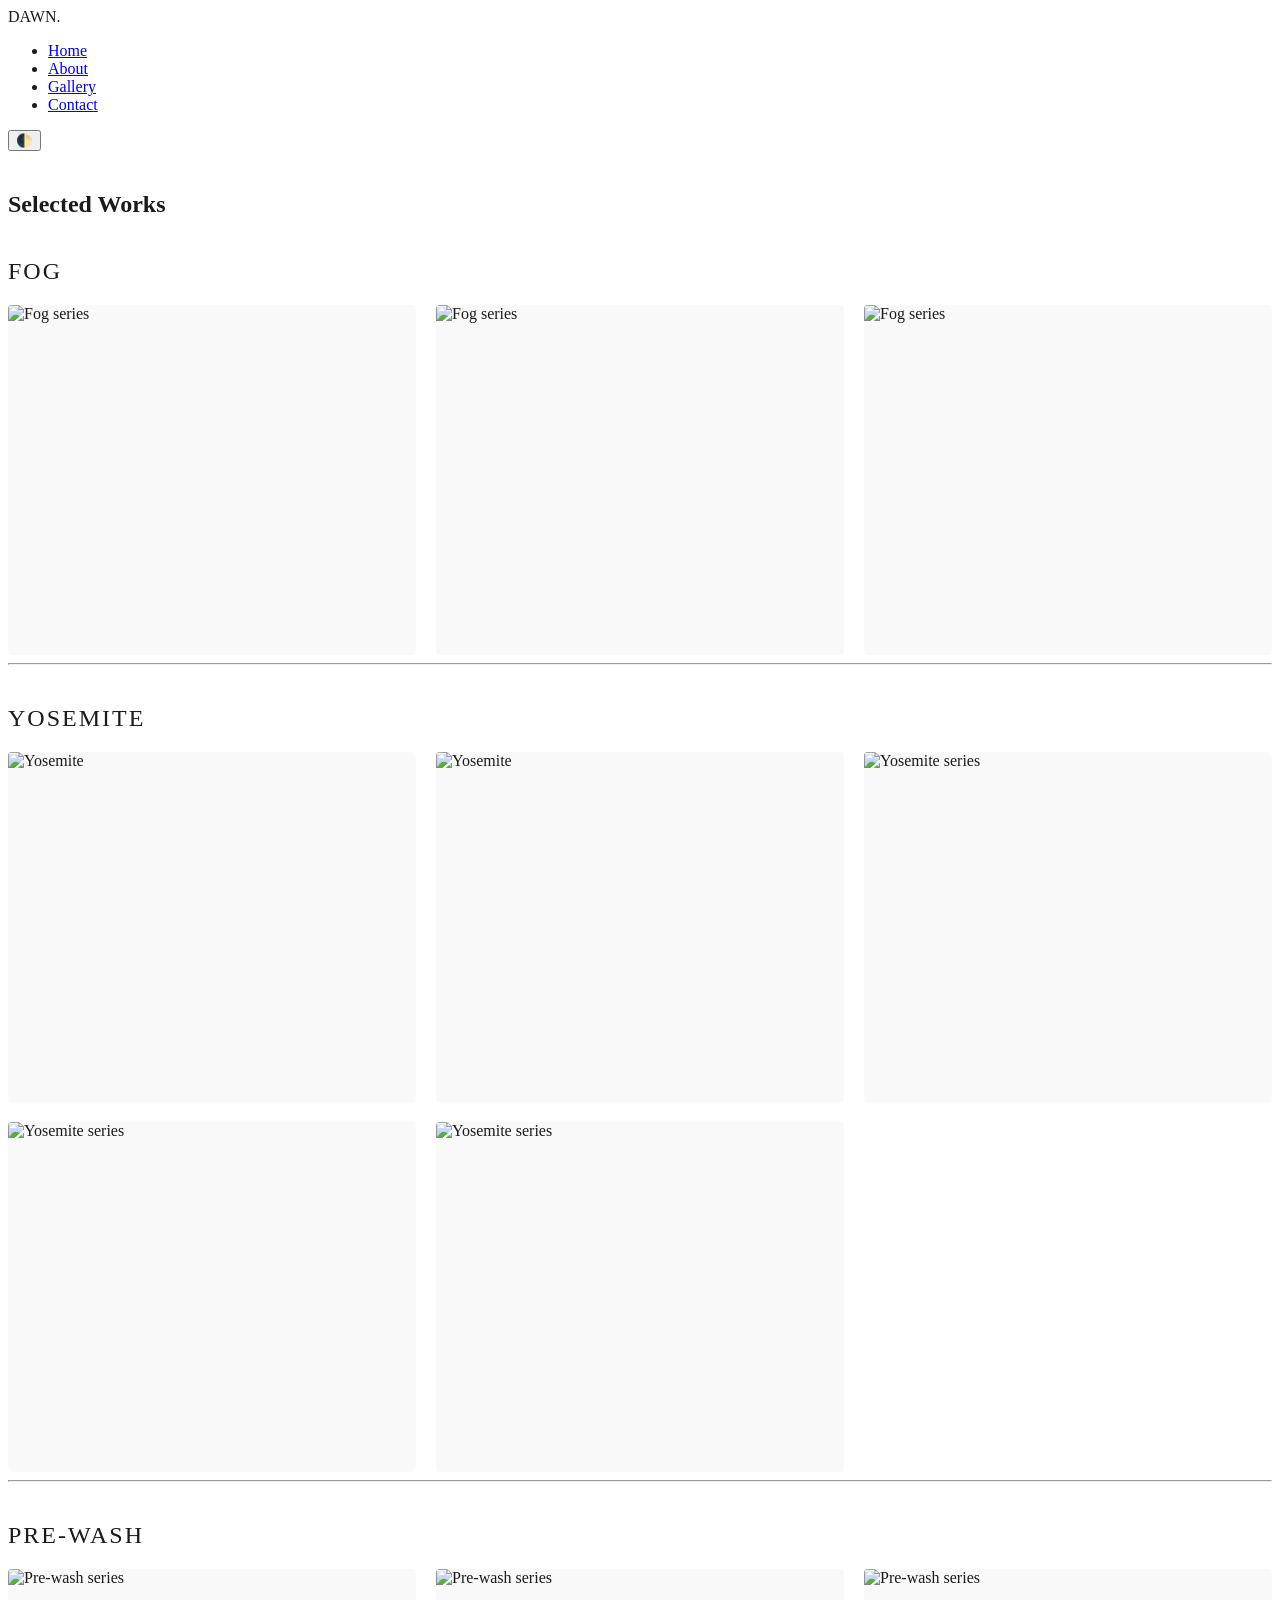
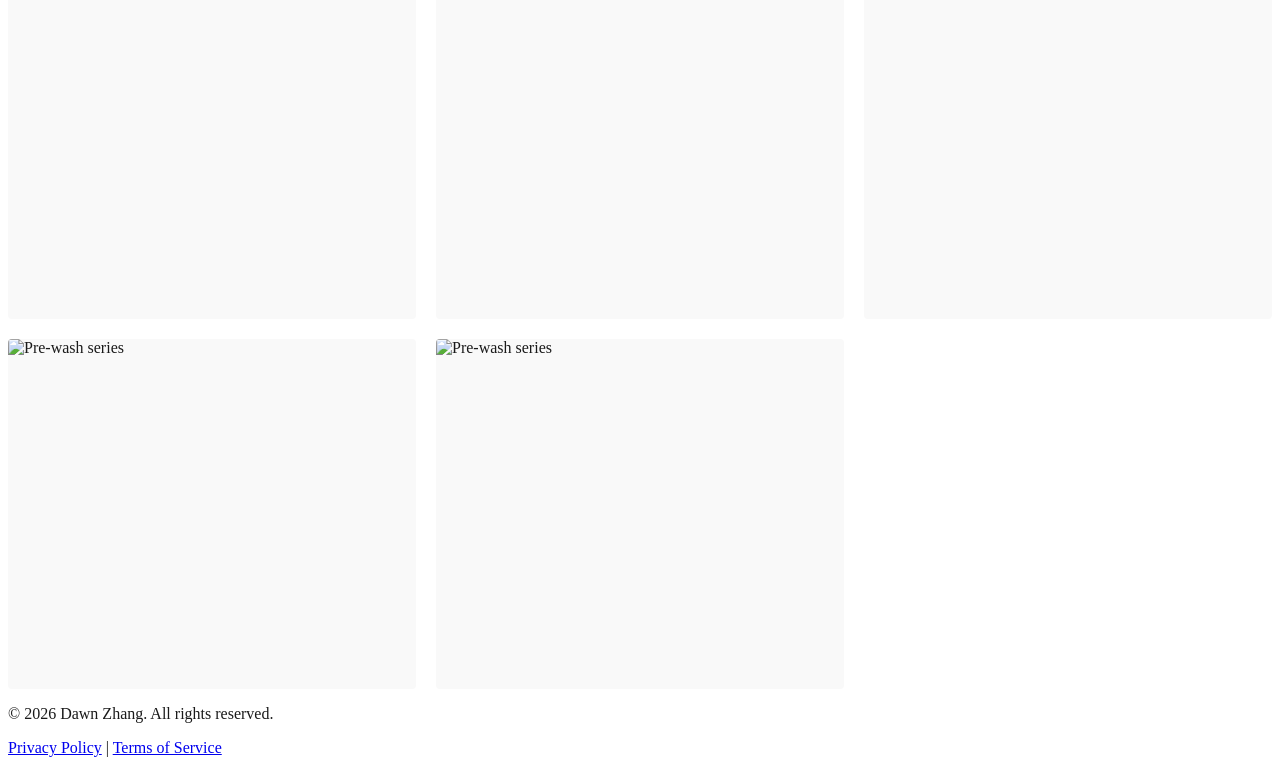
==== projects.html @ 8c1147f4 "Add files via upload" ====
<!DOCTYPE html>
<html lang="en">
<head>
    <meta charset="UTF-8">
    <meta name="viewport" content="width=device-width, initial-scale=1.0">
    <title>Gallery | Dawn Zhang</title>
    <script async src="https://www.googletagmanager.com/gtag/js?id=G-1BVMRGGPFY"></script>
    <script>
      window.dataLayer = window.dataLayer || [];
      function gtag(){dataLayer.push(arguments);}
      gtag('js', new Date());
      gtag('config', 'G-1BVMRGGPFY');
    </script>
    <link href="https://fonts.googleapis.com/css2?family=Inter:wght@300;400;700&display=swap" rel="stylesheet">
    <link rel="stylesheet" href="style.css">
    <style>
       
        .modal-wrapper {
            display: flex;
            flex-direction: column;
            align-items: center;
            justify-content: center;
            min-height: 100vh;
            padding: 20px;
        }

        #caption-container {
            text-align: center;
            color: white;
            margin-top: 20px;
            max-width: 80%;
        }

        #modal-title {
            font-size: 1.8rem;
            margin: 0 0 10px 0;
            font-weight: 700;
            letter-spacing: 1px;
        }

        #modal-desc {
            font-size: 1rem;
            font-weight: 300;
            opacity: 0.8;
            line-height: 1.5;
        }

       
        .modal-content {
            max-height: 70vh !important;
            width: auto;
        }
    </style>
</head>
<body>

    <header>
        <nav class="container">
            <div class="logo">DAWN.</div>
            <ul class="nav-links">
                <li><a href="index.html">Home</a></li>
                <li><a href="about.html">About</a></li>
                <li><a href="projects.html" class="active">Gallery</a></li>
                <li><a href="contact.html">Contact</a></li>
            </ul>
            <button id="theme-toggle">🌓</button>
        </nav>
    </header>

    <main class="container">
        <section class="gallery-header" style="margin: 40px 0;">
            <h1>Selected <span class="highlight">Works</span></h1>
        </section>

        <section class="project-section">
            <div class="project-meta">
                <h2>fog</h2>
            </div>
            <div class="photo-grid">
                <figure class="photo-item">
                    <img src="fog/image7.JPG" alt="Fog series" data-title="Did you see anything?" data-desc="A figure dissolving into the fog, where sea and sky become indistingguishable">
                </figure>
                <figure class="photo-item">
                    <img src="fog/image8.JPG" alt="Fog series" data-title="Fish day" data-desc="A figure suspended between light and structure, like a moment slipping into another reality">
                </figure>
                <figure class="photo-item">
                    <img src="fog/image9.JPG" alt="Fog series" data-title="How was your day?" data-desc="In the fog, the world softens and disappears-only fragments of color remain">
                </figure>
            </div>
        </section>

        <hr class="section-divider">

        <section class="project-section">
            <div class="project-meta">
                <h2>Yosemite</h2>
            </div>
            <div class="photo-grid">
                <figure class="photo-item">
                    <img src="Yosemite/image10.JPG" alt="Yosemite" data-title="What do you think about this?" data-desc="Lost in thought">
                </figure>
                <figure class="photo-item">
                    <img src="Yosemite/image11.JPG" alt="Yosemite" data-title="Wet&Dry" data-desc="On a dry, heated afternoon, the air turned damp everything near the waterfall was covered in moisture">
                </figure>
                <figure class="photo-item">
                    <img src="Yosemite/image12.JPG" alt="Yosemite series" data-title="Class" data-desc="In a quiet corner of campus, the stillness of the space is shaped by light and shadow">
                </figure>
                <figure class="photo-item">
                    <img src="Yosemite/image13.JPG" alt="Yosemite series" data-title="Long time ago" data-desc="Across time, this landscape has remained the same seen by countless eyes, yet never the same twice">
                </figure>
                <figure class="photo-item">
                    <img src="Yosemite/image14.JPG" alt="Yosemite series" data-title="Rafael" data-desc="My instructor">
                </figure>
            </div>
        </section>

        <hr class="section-divider">

        <section class="project-section">
            <div class="project-meta">
                <h2>Pre-wash</h2>
            </div>
            <div class="photo-grid">
                <figure class="photo-item">
                    <img src="Pre-wash/photo1.JPG" alt="Pre-wash series" data-title="King's Cross" data-desc="Figures drift though the space, dissolving into light and shadow">
                </figure>
                <figure class="photo-item">
                    <img src="Pre-wash/photo2.JPG" alt="Pre-wash series" data-title="Endless system" data-desc="Lines converge into the distance, turning a functional structure into a visual abstraction">
                </figure>
                <figure class="photo-item">
                    <img src="Pre-wash/photo3.JPG" alt="Pre-wash series" data-title="Constructed uniformity" data-desc="Uniformity exists only as an appearance, shaped by how we perceive it">
                </figure>
                <figure class="photo-item">
                    <img src="Pre-wash/photo4.JPG" alt="Pre-wash series" data-title="Layered Presence" data-desc="The body dissolves into shadow and reflection, where identity becomes layered and uncertain">
                </figure>
                <figure class="photo-item">
                    <img src="Pre-wash/photo5.JPG" alt="Pre-wash series" data-title="Alone in the Horizon" data-desc="At the edge of land and water, the figure stands between presence and disappearance">
                </figure>
            </div>
        </section>
    </main>

    <footer>
        <div class="container">
            <p>© <span id="year">2026</span> Dawn Zhang. All rights reserved.</p>
            <nav class="footer-nav">
                <a href="privacy.html">Privacy Policy</a> | <a href="terms.html">Terms of Service</a>
            </nav>
        </div>
    </footer>

    <div id="lightbox-modal" class="modal">
        <span class="close-btn">&times;</span>
        <div class="modal-wrapper">
            <img class="modal-content" id="enlarged-img">
            <div id="caption-container">
                <h2 id="modal-title"></h2>
                <p id="modal-desc"></p>
            </div>
        </div>
    </div>

    <script>
    document.addEventListener('DOMContentLoaded', function() {
     
        const themeBtn = document.getElementById('theme-toggle');
        const body = document.body;
        if (localStorage.getItem('theme') === 'dark') body.classList.add('dark-mode');
        if (themeBtn) {
            themeBtn.onclick = function() {
                body.classList.toggle('dark-mode');
                localStorage.setItem('theme', body.classList.contains('dark-mode') ? 'dark' : 'light');
            };
        }

     
        const yearSpan = document.getElementById('year');
        if (yearSpan) yearSpan.textContent = new Date().getFullYear();

      
        const modal = document.getElementById('lightbox-modal');
        const modalImg = document.getElementById('enlarged-img');
        const modalTitle = document.getElementById('modal-title');
        const modalDesc = document.getElementById('modal-desc');
        const closeBtn = document.querySelector('.close-btn');
        const galleryImages = document.querySelectorAll('.photo-item img');

        if (modal && modalImg && galleryImages.length > 0) {
            galleryImages.forEach(img => {
                img.style.cursor = 'pointer'; 
                img.onclick = function() {
                    modal.style.display = "block";
                    modalImg.src = this.src;
                    
                  
                    modalTitle.textContent = this.getAttribute('data-title') || "";
                    modalDesc.textContent = this.getAttribute('data-desc') || "";
                    
                    document.body.style.overflow = 'hidden'; 
                }
            });

            if (closeBtn) {
                closeBtn.onclick = function() {
                    modal.style.display = "none";
                    document.body.style.overflow = 'auto';
                }
            }

            modal.onclick = function(event) {
                if (event.target === modal || event.target.className === 'modal-wrapper') {
                    modal.style.display = "none";
                    document.body.style.overflow = 'auto';
                }
            }
        }
    });
    </script>
</body>
</html>
---- style.css ----
.contact-wrapper {
    display: grid;
    grid-template-columns: 1fr 1fr;
    gap: 4rem;
    margin-top: 3rem;
}

.form-group {
    margin-bottom: 1.5rem;
}

.form-group label {
    display: block;
    margin-bottom: 0.5rem;
    font-weight: bold;
}

.form-group input, .form-group textarea {
    width: 100%;
    padding: 0.8rem;
    border: 1px solid #ccc;
    border-radius: 5px;
    background: var(--card-bg);
    color: var(--text-color);
    font-family: inherit;
}

.map-container {
    border-radius: 12px;
    overflow: hidden;
    margin-bottom: 2rem;
    box-shadow: 0 4px 15px rgba(0,0,0,0.1);
}

.social-links a {
    color: var(--primary-color);
    text-decoration: none;
}


@media (max-width: 768px) {
    .contact-wrapper {
        grid-template-columns: 1fr;
    }
}


.photo-grid {
    display: grid;
   
    grid-template-columns: repeat(3, 1fr); 
    gap: 20px;
    margin-top: 20px;
}

.photo-item {
    margin: 0;
    overflow: hidden; 
    border-radius: 4px;
    background: #f4f4f4; 
}

.photo-item img {
    width: 100%;
    height: 350px; 
    object-fit: cover; 
    display: block;

    transition: transform 0.6s cubic-bezier(0.165, 0.84, 0.44, 1), opacity 0.3s ease;
}


.photo-item:hover img {
    transform: scale(1.1); 
    opacity: 0.9; 
}

.project-meta h2 {
    font-weight: 300;
    text-transform: uppercase;
    letter-spacing: 2px;
    margin: 40px 0 10px 0;
    font-size: 1.5rem;
}


@media (max-width: 900px) {
    .photo-grid {
        grid-template-columns: repeat(2, 1fr);
    }
}

@media (max-width: 600px) {
    .photo-grid {
        grid-template-columns: 1fr;
    }
}

.modal {
    display: none; 
    position: fixed; 
    z-index: 9999; 
    padding-top: 50px; 
    left: 0;
    top: 0;
    width: 100%; 
    height: 100%; 
    overflow: auto; 
    background-color: rgba(0,0,0,0.9); 
}


.modal-content {
    margin: auto;
    display: block;
    max-width: 90%; 
    max-height: 85vh; 
    border: 3px solid white; 
    border-radius: 4px;
    
    
    animation-name: zoomIn;
    animation-duration: 0.4s;
}


.close-btn {
    position: absolute;
    top: 20px;
    right: 35px;
    color: #f1f1f1;
    font-size: 60px;
    font-weight: bold;
    transition: 0.3s;
    cursor: pointer;
    z-index: 2001; 
}

.close-btn:hover,
.close-btn:focus {
    color: var(--primary-color); 
    text-decoration: none;
}


@keyframes zoomIn {
    from {transform: scale(0); opacity: 0;}
    to {transform: scale(1); opacity: 1;}
}


@media (max-width: 768px) {
    .modal-content {
        max-width: 95%;
        margin-top: 100px;
    }
    .close-btn {
        font-size: 50px;
        right: 20px;
        top: 10px;
    }
}

:root {
    --bg-color: #ffffff;
    --text-color: #1a1a1a;
    --card-bg: #f9f9f9;
    --highlight: #007aff; 
}

body.dark-mode {
    --bg-color: #121212;
    --text-color: #f0f0f0;
    --card-bg: #1e1e1e;
}

body {
    background-color: var(--bg-color);
    color: var(--text-color);
    transition: background-color 0.3s ease, color 0.3s ease; 
}

header, footer {
    background-color: var(--bg-color);
    border-color: var(--text-color);
}

.photo-item {
    background-color: var(--card-bg);
}

.project-meta h2 {
    color: var(--text-color);
}
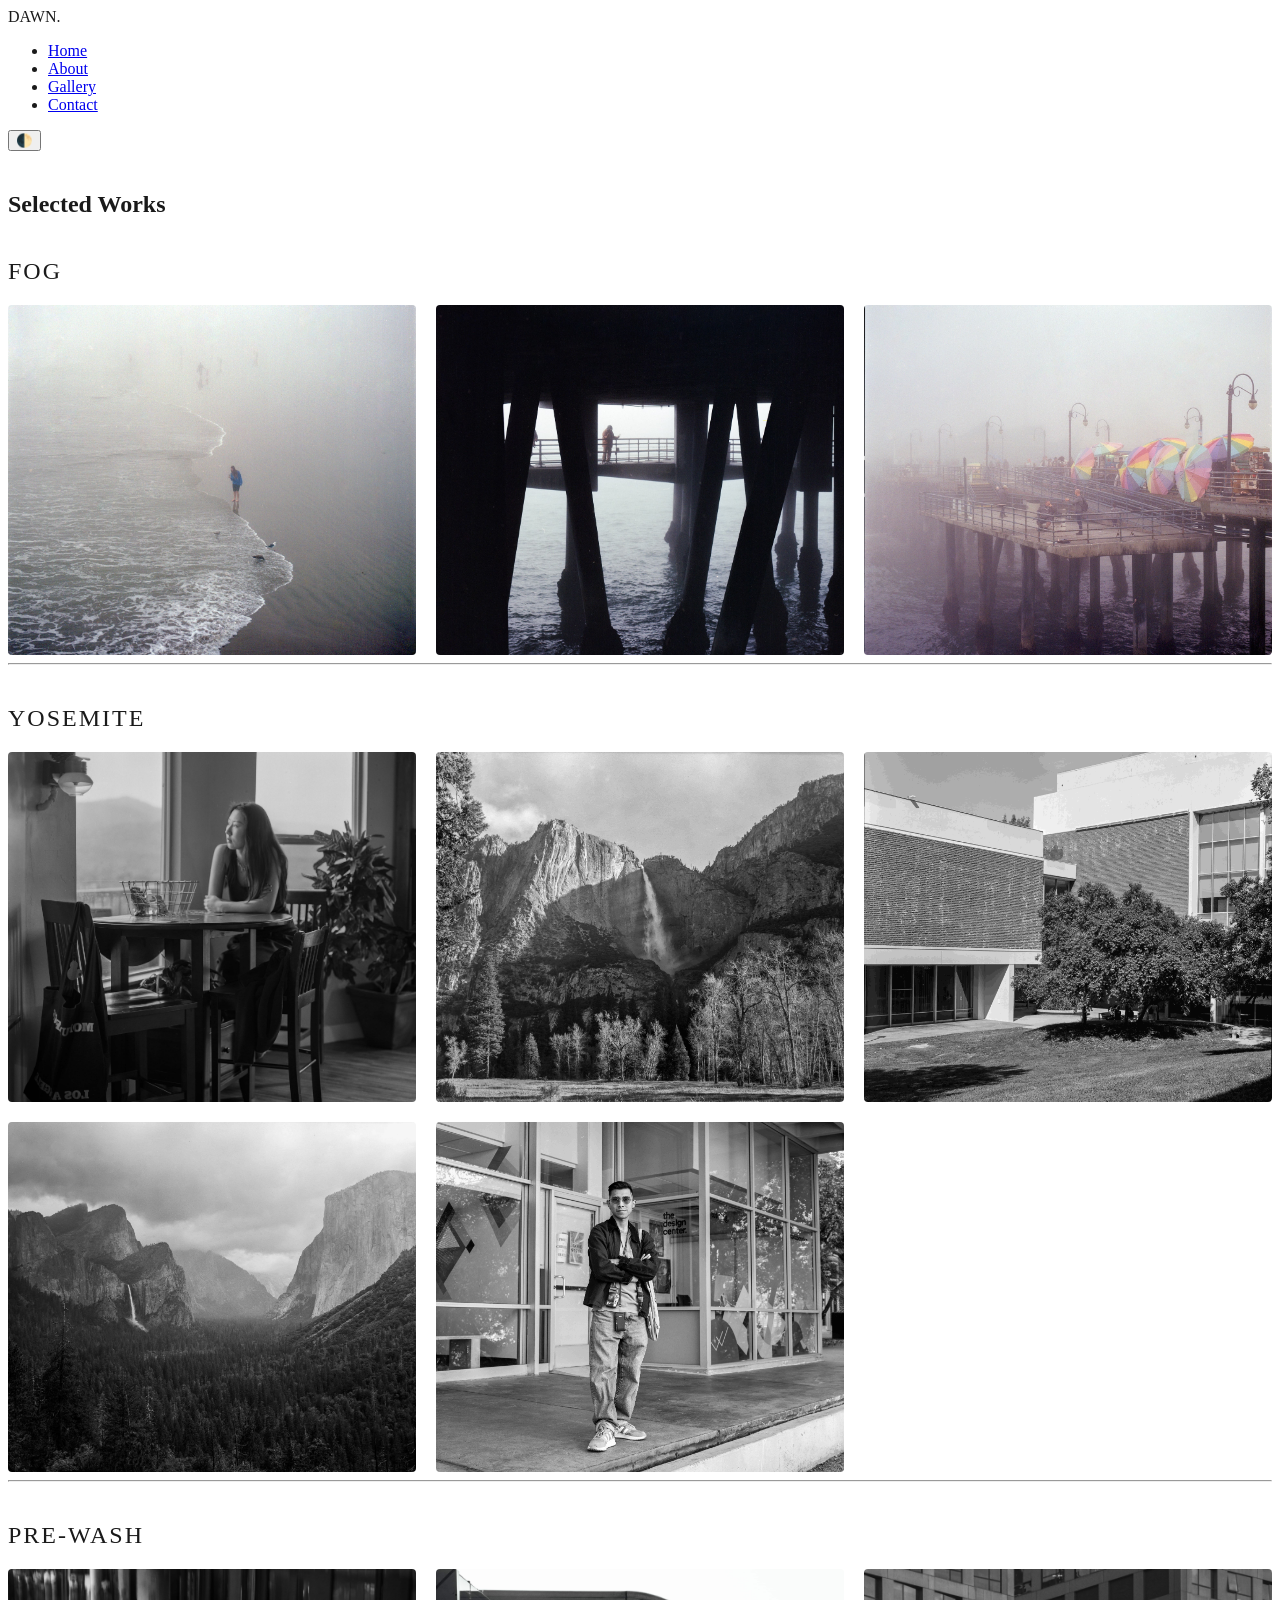
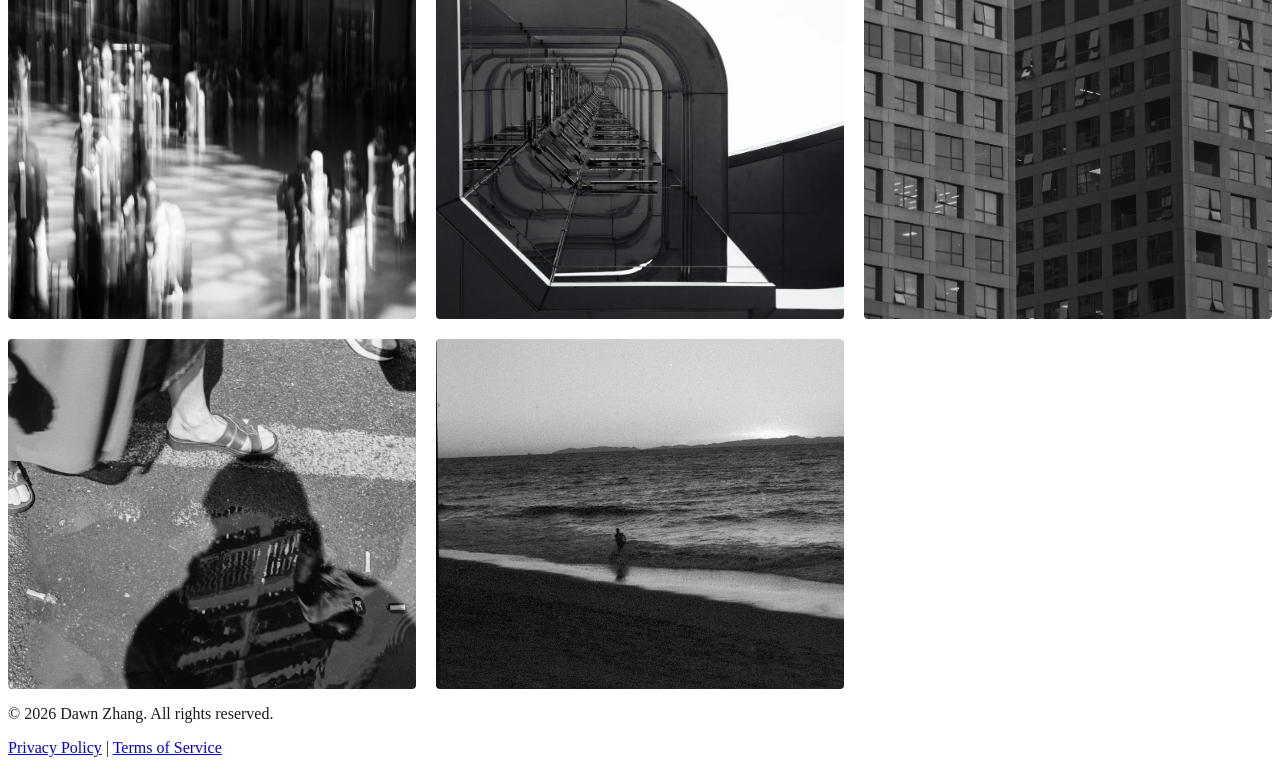
==== commit 65a3a6dc: "Add files via upload" ====
--- a/projects.html
+++ b/projects.html
@@ -78,13 +78,13 @@
             </div>
             <div class="photo-grid">
                 <figure class="photo-item">
-                    <img src="fog/image7.JPG" alt="Fog series" data-title="Did you see anything?" data-desc="A figure dissolving into the fog, where sea and sky become indistingguishable">
-                </figure>
-                <figure class="photo-item">
-                    <img src="fog/image8.JPG" alt="Fog series" data-title="Fish day" data-desc="A figure suspended between light and structure, like a moment slipping into another reality">
-                </figure>
-                <figure class="photo-item">
-                    <img src="fog/image9.JPG" alt="Fog series" data-title="How was your day?" data-desc="In the fog, the world softens and disappears-only fragments of color remain">
+                    <img src="image7.jpg" alt="Fog series" data-title="Did you see anything?" data-desc="A figure dissolving into the fog, where sea and sky become indistingguishable">
+                </figure>
+                <figure class="photo-item">
+                    <img src="image8.jpg" alt="Fog series" data-title="Fish day" data-desc="A figure suspended between light and structure, like a moment slipping into another reality">
+                </figure>
+                <figure class="photo-item">
+                    <img src="image9.jpg" alt="Fog series" data-title="How was your day?" data-desc="In the fog, the world softens and disappears-only fragments of color remain">
                 </figure>
             </div>
         </section>
@@ -97,19 +97,19 @@
             </div>
             <div class="photo-grid">
                 <figure class="photo-item">
-                    <img src="Yosemite/image10.JPG" alt="Yosemite" data-title="What do you think about this?" data-desc="Lost in thought">
-                </figure>
-                <figure class="photo-item">
-                    <img src="Yosemite/image11.JPG" alt="Yosemite" data-title="Wet&Dry" data-desc="On a dry, heated afternoon, the air turned damp everything near the waterfall was covered in moisture">
-                </figure>
-                <figure class="photo-item">
-                    <img src="Yosemite/image12.JPG" alt="Yosemite series" data-title="Class" data-desc="In a quiet corner of campus, the stillness of the space is shaped by light and shadow">
-                </figure>
-                <figure class="photo-item">
-                    <img src="Yosemite/image13.JPG" alt="Yosemite series" data-title="Long time ago" data-desc="Across time, this landscape has remained the same seen by countless eyes, yet never the same twice">
-                </figure>
-                <figure class="photo-item">
-                    <img src="Yosemite/image14.JPG" alt="Yosemite series" data-title="Rafael" data-desc="My instructor">
+                    <img src="image10.jpg" alt="Yosemite" data-title="What do you think about this?" data-desc="Lost in thought">
+                </figure>
+                <figure class="photo-item">
+                    <img src="image11.jpg" alt="Yosemite" data-title="Wet&Dry" data-desc="On a dry, heated afternoon, the air turned damp everything near the waterfall was covered in moisture">
+                </figure>
+                <figure class="photo-item">
+                    <img src="image12.jpg" alt="Yosemite series" data-title="Class" data-desc="In a quiet corner of campus, the stillness of the space is shaped by light and shadow">
+                </figure>
+                <figure class="photo-item">
+                    <img src="image13.jpg" alt="Yosemite series" data-title="Long time ago" data-desc="Across time, this landscape has remained the same seen by countless eyes, yet never the same twice">
+                </figure>
+                <figure class="photo-item">
+                    <img src="image14.jpg" alt="Yosemite series" data-title="Rafael" data-desc="My instructor">
                 </figure>
             </div>
         </section>
@@ -122,19 +122,19 @@
             </div>
             <div class="photo-grid">
                 <figure class="photo-item">
-                    <img src="Pre-wash/photo1.JPG" alt="Pre-wash series" data-title="King's Cross" data-desc="Figures drift though the space, dissolving into light and shadow">
-                </figure>
-                <figure class="photo-item">
-                    <img src="Pre-wash/photo2.JPG" alt="Pre-wash series" data-title="Endless system" data-desc="Lines converge into the distance, turning a functional structure into a visual abstraction">
-                </figure>
-                <figure class="photo-item">
-                    <img src="Pre-wash/photo3.JPG" alt="Pre-wash series" data-title="Constructed uniformity" data-desc="Uniformity exists only as an appearance, shaped by how we perceive it">
-                </figure>
-                <figure class="photo-item">
-                    <img src="Pre-wash/photo4.JPG" alt="Pre-wash series" data-title="Layered Presence" data-desc="The body dissolves into shadow and reflection, where identity becomes layered and uncertain">
-                </figure>
-                <figure class="photo-item">
-                    <img src="Pre-wash/photo5.JPG" alt="Pre-wash series" data-title="Alone in the Horizon" data-desc="At the edge of land and water, the figure stands between presence and disappearance">
+                    <img src="photo1.jpg" alt="Pre-wash series" data-title="King's Cross" data-desc="Figures drift though the space, dissolving into light and shadow">
+                </figure>
+                <figure class="photo-item">
+                    <img src="photo2.jpg" alt="Pre-wash series" data-title="Endless system" data-desc="Lines converge into the distance, turning a functional structure into a visual abstraction">
+                </figure>
+                <figure class="photo-item">
+                    <img src="photo3.jpg" alt="Pre-wash series" data-title="Constructed uniformity" data-desc="Uniformity exists only as an appearance, shaped by how we perceive it">
+                </figure>
+                <figure class="photo-item">
+                    <img src="photo4.jpg" alt="Pre-wash series" data-title="Layered Presence" data-desc="The body dissolves into shadow and reflection, where identity becomes layered and uncertain">
+                </figure>
+                <figure class="photo-item">
+                    <img src="photo5.jpg" alt="Pre-wash series" data-title="Alone in the Horizon" data-desc="At the edge of land and water, the figure stands between presence and disappearance">
                 </figure>
             </div>
         </section>
